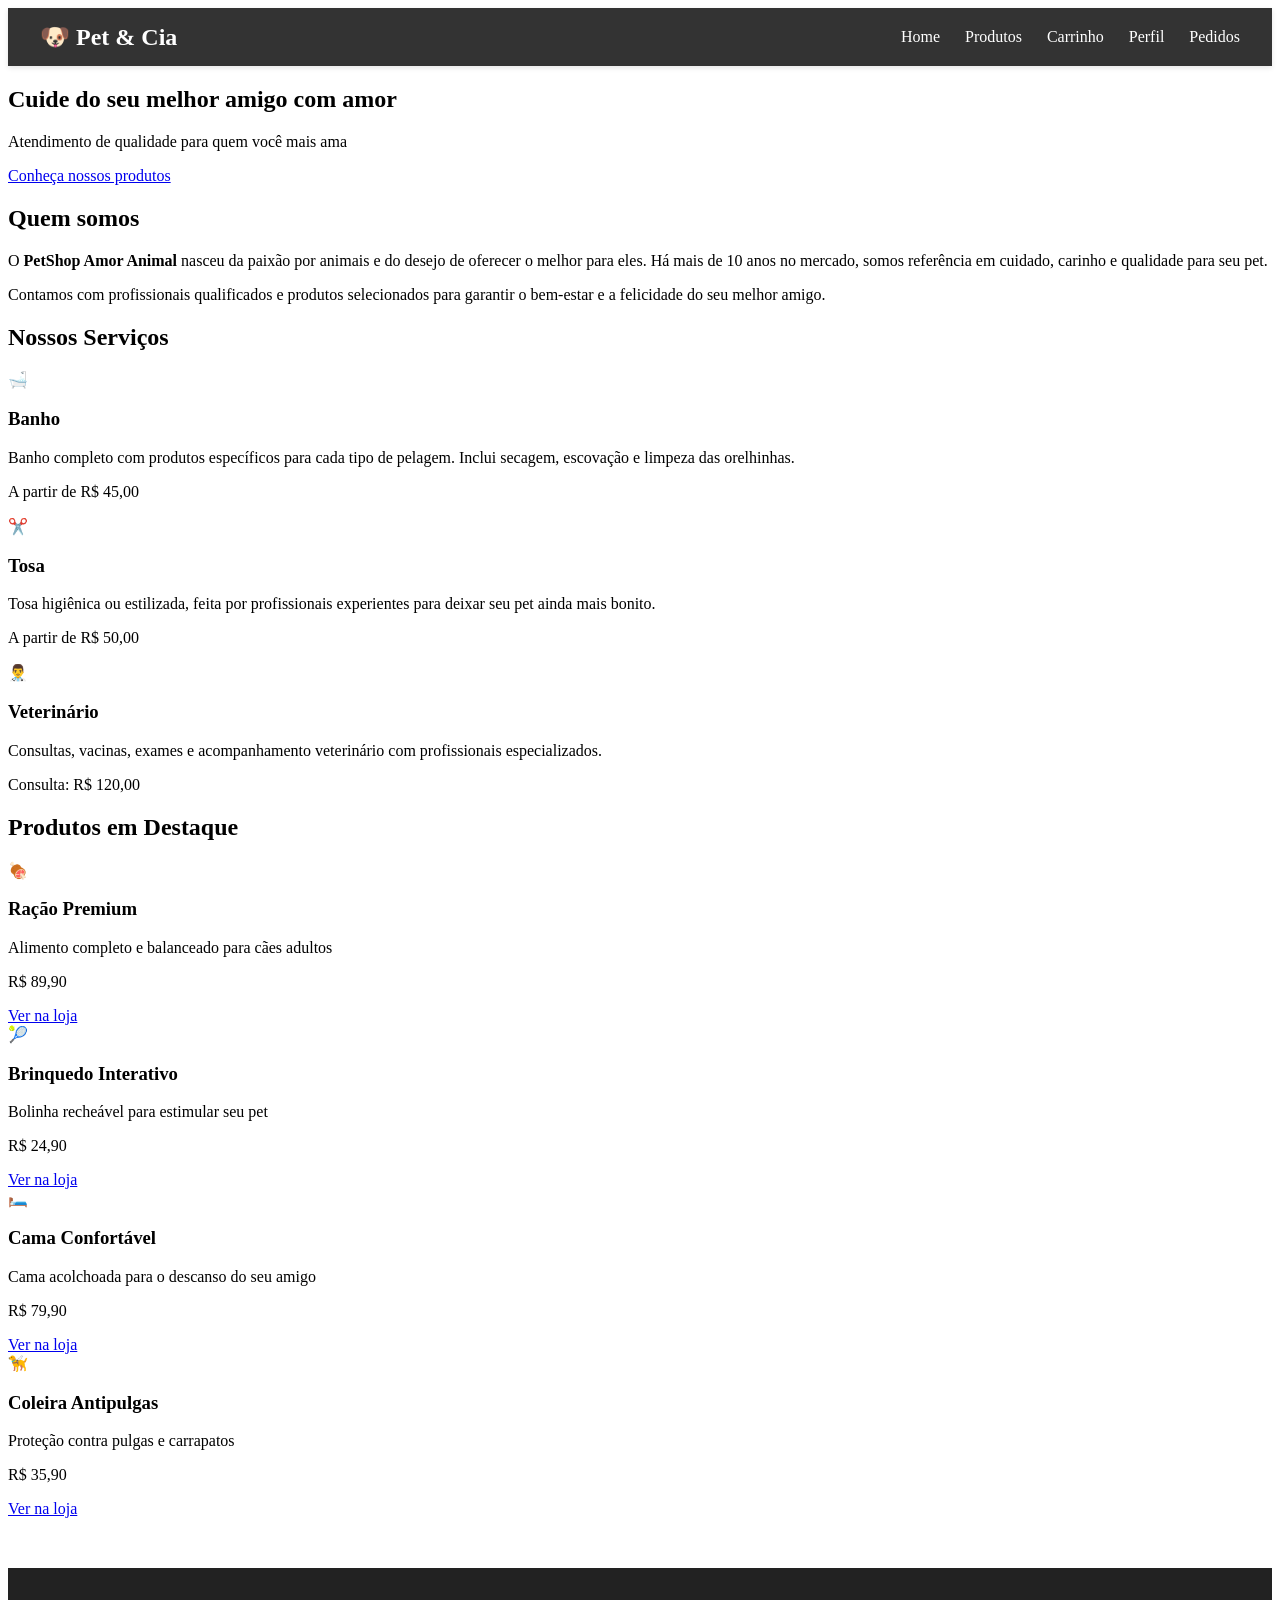
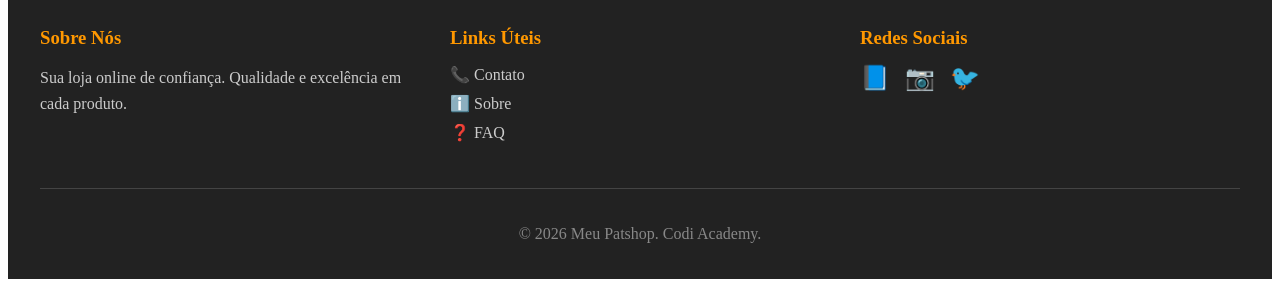
==== index.html @ 684ca04b "Adicionando pagina de Sobre" ====
<!DOCTYPE html>
<html lang="pt-br">

<head>
    <meta charset="UTF-8">
    <meta name="viewport" content="width=device-width, initial-scale=1.0">
    <title>PetShop Amor Animal - Home</title>
    <link rel="stylesheet" href="style.css">
</head>

<body>

    <header style="background-color: #333; color: white; padding: 15px 0; box-shadow: 0 2px 5px rgba(0,0,0,0.1);">
        <div
            style="max-width: 1200px; margin: 0 auto; display: flex; justify-content: space-between; align-items: center; padding: 0 20px;">
            <div style="font-size: 24px; font-weight: bold;">
                🐶 Pet & Cia
            </div>
            <nav>
                <ul style="display: flex; list-style: none; margin: 0; padding: 0; gap: 25px;">
                    <li><a href="index.html"
                            style="color: white; text-decoration: none; font-size: 16px; transition: color 0.3s;">Home</a>
                    </li>
                    <li><a href="produtos/produtos.html"
                            style="color: white; text-decoration: none; font-size: 16px; transition: color 0.3s;">Produtos</a>
                    </li>
                    <li><a href="carrinho/carrinho.html"
                            style="color: white; text-decoration: none; font-size: 16px; transition: color 0.3s;">Carrinho</a>
                    </li>
                    <li><a href="perfil/perfil.html"
                            style="color: white; text-decoration: none; font-size: 16px; transition: color 0.3s;">Perfil</a>
                    </li>
                    <li><a href="pedidos/pedidos.html"
                            style="color: white; text-decoration: none; font-size: 16px; transition: color 0.3s;">Pedidos</a>
                    </li>
                </ul>
            </nav>
        </div>
    </header>
    <main>
        <section class="banner">
            <div class="banner-content">
                <h2>Cuide do seu melhor amigo com amor</h2>
                <p>Atendimento de qualidade para quem você mais ama</p>
                <a href="#" class="btn-destaque">Conheça nossos produtos</a>
            </div>
        </section>

        <section class="apresentacao">
            <div class="container">
                <h2>Quem somos</h2>
                <p>O <strong>PetShop Amor Animal</strong> nasceu da paixão por animais e do desejo de oferecer o melhor
                    para eles. Há mais de 10 anos no mercado, somos referência em cuidado, carinho e qualidade para seu
                    pet.</p>
                <p>Contamos com profissionais qualificados e produtos selecionados para garantir o bem-estar e a
                    felicidade do seu melhor amigo.</p>
            </div>
        </section>

        <section class="servicos">
            <div class="container">
                <h2>Nossos Serviços</h2>
                <div class="cards-servicos">
                    <div class="card-servico">
                        <div class="icone">🛁</div>
                        <h3>Banho</h3>
                        <p>Banho completo com produtos específicos para cada tipo de pelagem. Inclui secagem, escovação
                            e limpeza das orelhinhas.</p>
                        <p class="preco">A partir de R$ 45,00</p>
                    </div>

                    <div class="card-servico">
                        <div class="icone">✂️</div>
                        <h3>Tosa</h3>
                        <p>Tosa higiênica ou estilizada, feita por profissionais experientes para deixar seu pet ainda
                            mais bonito.</p>
                        <p class="preco">A partir de R$ 50,00</p>
                    </div>

                    <div class="card-servico">
                        <div class="icone">👨‍⚕️</div>
                        <h3>Veterinário</h3>
                        <p>Consultas, vacinas, exames e acompanhamento veterinário com profissionais especializados.</p>
                        <p class="preco">Consulta: R$ 120,00</p>
                    </div>
                </div>
            </div>
        </section>

        <section class="produtos-destaque">
            <div class="container">
                <h2>Produtos em Destaque</h2>
                <div class="cards-produtos">
                    <!-- Ração -->
                    <div class="card-produto">
                        <div class="imagem-produto">🍖</div>
                        <h3>Ração Premium</h3>
                        <p>Alimento completo e balanceado para cães adultos</p>
                        <p class="preco-produto">R$ 89,90</p>
                        <a href="#" class="btn-comprar">Ver na loja</a>
                    </div>

                    <div class="card-produto">
                        <div class="imagem-produto">🎾</div>
                        <h3>Brinquedo Interativo</h3>
                        <p>Bolinha recheável para estimular seu pet</p>
                        <p class="preco-produto">R$ 24,90</p>
                        <a href="#" class="btn-comprar">Ver na loja</a>
                    </div>

                    <div class="card-produto">
                        <div class="imagem-produto">🛏️</div>
                        <h3>Cama Confortável</h3>
                        <p>Cama acolchoada para o descanso do seu amigo</p>
                        <p class="preco-produto">R$ 79,90</p>
                        <a href="#" class="btn-comprar">Ver na loja</a>
                    </div>

                    <div class="card-produto">
                        <div class="imagem-produto">🦮</div>
                        <h3>Coleira Antipulgas</h3>
                        <p>Proteção contra pulgas e carrapatos</p>
                        <p class="preco-produto">R$ 35,90</p>
                        <a href="#" class="btn-comprar">Ver na loja</a>
                    </div>
                </div>
            </div>
        </section>
    </main>

    <footer style="background-color: #222; color: #fff; padding: 40px 0 20px 0; margin-top: 50px;">
        <div style="max-width: 1200px; margin: 0 auto; padding: 0 20px;">
            <div
                style="display: grid; grid-template-columns: repeat(auto-fit, minmax(250px, 1fr)); gap: 30px; margin-bottom: 30px;">

                <div>
                    <h3 style="color: #ff9800; margin-bottom: 15px;">Sobre Nós</h3>
                    <p style="line-height: 1.6; color: #ccc;">Sua loja online de confiança. Qualidade e excelência em
                        cada produto.</p>
                </div>

                <div>
                    <h3 style="color: #ff9800; margin-bottom: 15px;">Links Úteis</h3>
                    <ul style="list-style: none; padding: 0;">
                        <li style="margin-bottom: 10px;"><a href="contato/contato.html"
                                style="color: #ccc; text-decoration: none; transition: color 0.3s;">📞 Contato</a></li>
                        <li style="margin-bottom: 10px;"><a href="pages/sobre/sobre.html"
                                style="color: #ccc; text-decoration: none; transition: color 0.3s;">ℹ️ Sobre</a></li>
                        <li style="margin-bottom: 10px;"><a href="faq/faq.html"
                                style="color: #ccc; text-decoration: none; transition: color 0.3s;">❓ FAQ</a></li>
                    </ul>
                </div>

                <div>
                    <h3 style="color: #ff9800; margin-bottom: 15px;">Redes Sociais</h3>
                    <div style="display: flex; gap: 15px;">
                        <a href="#" style="color: #ccc; text-decoration: none; font-size: 24px;">📘</a>
                        <a href="#" style="color: #ccc; text-decoration: none; font-size: 24px;">📷</a>
                        <a href="#" style="color: #ccc; text-decoration: none; font-size: 24px;">🐦</a>
                    </div>
                </div>
            </div>

            <div style="text-align: center; padding-top: 20px; border-top: 1px solid #444; margin-top: 20px;">
                <p style="color: #888;">&copy; 2026 Meu Patshop. Codi Academy.</p>
            </div>
        </div>
    </footer>

</body>

</html>
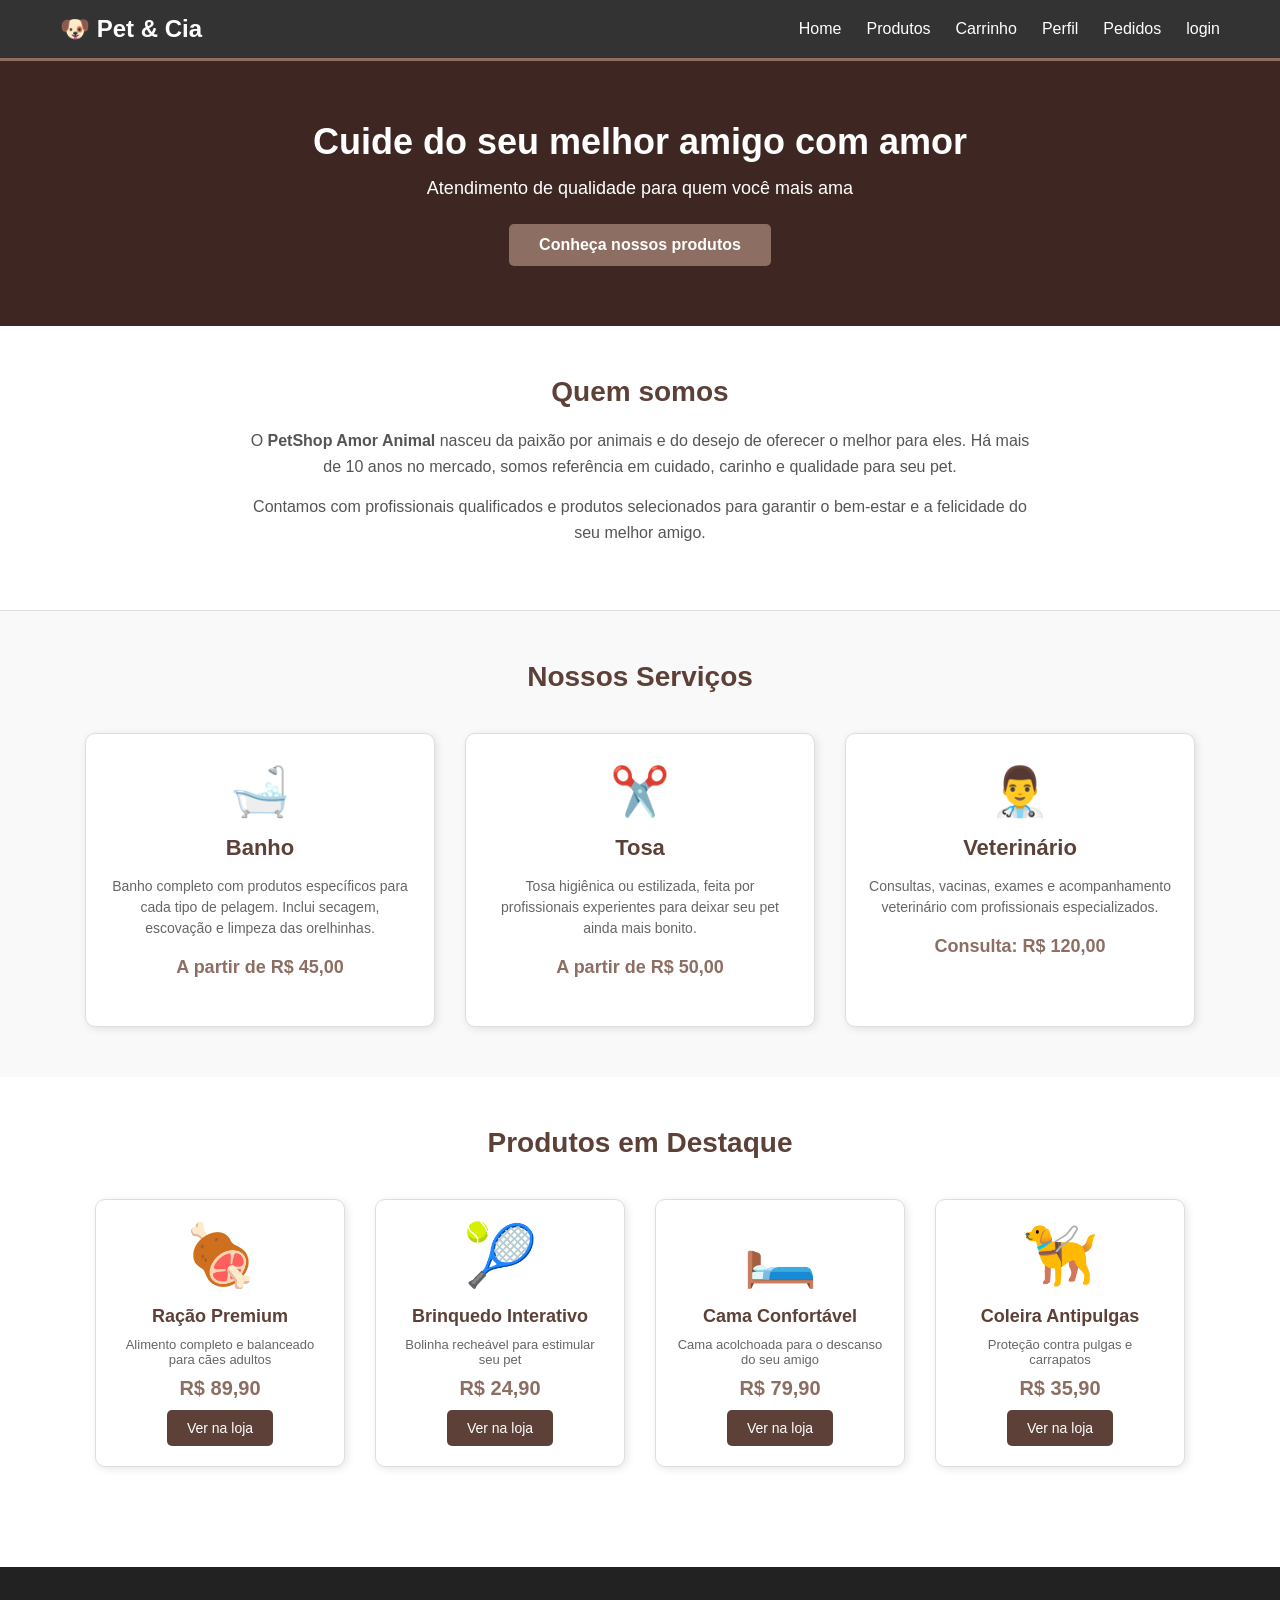
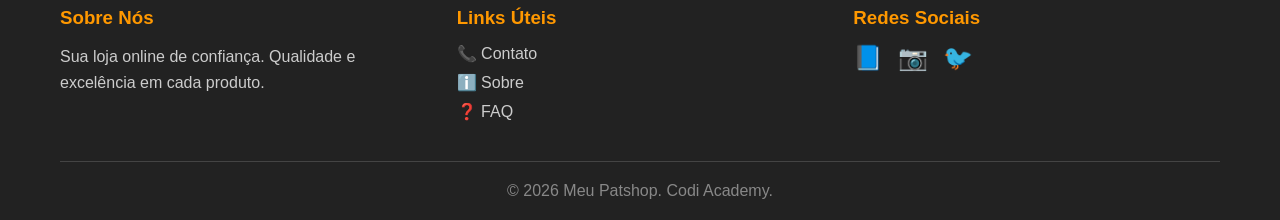
==== commit 2c90d14a: "Merge pull request #10 from gabrieljorda/main alteraçoes em todas as páginas" ====
--- a/index.html
+++ b/index.html
@@ -21,17 +21,20 @@
                     <li><a href="index.html"
                             style="color: white; text-decoration: none; font-size: 16px; transition: color 0.3s;">Home</a>
                     </li>
-                    <li><a href="produtos/produtos.html"
+                    <li><a href="pages/Produtos/produtos.html"
                             style="color: white; text-decoration: none; font-size: 16px; transition: color 0.3s;">Produtos</a>
                     </li>
-                    <li><a href="carrinho/carrinho.html"
+                    <li><a href="pages/carrinho/carrinho.html"
                             style="color: white; text-decoration: none; font-size: 16px; transition: color 0.3s;">Carrinho</a>
                     </li>
-                    <li><a href="perfil/perfil.html"
+                    <li><a href="pages/perfil/perfil.html"
                             style="color: white; text-decoration: none; font-size: 16px; transition: color 0.3s;">Perfil</a>
                     </li>
-                    <li><a href="pedidos/pedidos.html"
+                    <li><a href="pages/pedidos/pedidos.html"
                             style="color: white; text-decoration: none; font-size: 16px; transition: color 0.3s;">Pedidos</a>
+                    </li>
+                    <li><a href="pages/login/login.html"
+                            style="color: white; text-decoration: none; font-size: 16px; transition: color 0.3s;">login</a>
                     </li>
                 </ul>
             </nav>
@@ -142,11 +145,11 @@
                 <div>
                     <h3 style="color: #ff9800; margin-bottom: 15px;">Links Úteis</h3>
                     <ul style="list-style: none; padding: 0;">
-                        <li style="margin-bottom: 10px;"><a href="contato/contato.html"
+                        <li style="margin-bottom: 10px;"><a href="pages/contato/contato.html"
                                 style="color: #ccc; text-decoration: none; transition: color 0.3s;">📞 Contato</a></li>
                         <li style="margin-bottom: 10px;"><a href="pages/sobre/sobre.html"
                                 style="color: #ccc; text-decoration: none; transition: color 0.3s;">ℹ️ Sobre</a></li>
-                        <li style="margin-bottom: 10px;"><a href="faq/faq.html"
+                        <li style="margin-bottom: 10px;"><a href="pages/faq/faq.html"
                                 style="color: #ccc; text-decoration: none; transition: color 0.3s;">❓ FAQ</a></li>
                     </ul>
                 </div>
--- a/style.css
+++ b/style.css
@@ -0,0 +1,194 @@
+* {
+    margin: 0;
+    padding: 0;
+    box-sizing: border-box;
+}
+
+body {
+    font-family: Arial, Helvetica, sans-serif;
+    background-color: white;
+    color: #333;
+}
+header {
+    background-color: #5D4037; /* Marrom escuro */
+    color: white;
+    padding: 15px 0;
+    border-bottom: 3px solid #8D6E63; /* Marrom claro */
+}
+
+
+.banner {
+    background-color: #3E2723; /* Marrom mais escuro */
+    color: white;
+    text-align: center;
+    padding: 60px 20px;
+}
+
+.banner-content h2 {
+    font-size: 36px;
+    margin-bottom: 15px;
+}
+
+.banner-content p {
+    font-size: 18px;
+    margin-bottom: 25px;
+}
+
+.btn-destaque {
+    display: inline-block;
+    background-color: #8D6E63; /* Marrom claro */
+    color: white;
+    text-decoration: none;
+    padding: 12px 30px;
+    border-radius: 5px;
+    font-weight: bold;
+}
+
+.btn-destaque:hover {
+    background-color: #5D4037;
+}
+.apresentacao {
+    background-color: white;
+    padding: 50px 20px;
+    text-align: center;
+    border-bottom: 1px solid #ddd;
+}
+
+.container {
+    max-width: 1200px;
+    margin: 0 auto;
+}
+
+.apresentacao h2 {
+    color: #5D4037;
+    font-size: 28px;
+    margin-bottom: 20px;
+}
+
+.apresentacao p {
+    color: #555;
+    font-size: 16px;
+    line-height: 1.6;
+    max-width: 800px;
+    margin: 0 auto 15px auto;
+}
+
+.servicos {
+    background-color: #f9f9f9;
+    padding: 50px 20px;
+}
+
+.servicos h2 {
+    text-align: center;
+    color: #5D4037;
+    font-size: 28px;
+    margin-bottom: 40px;
+}
+
+.cards-servicos {
+    display: flex;
+    gap: 30px;
+    justify-content: center;
+}
+
+.card-servico {
+    background-color: white;
+    border: 1px solid #ddd;
+    border-radius: 10px;
+    padding: 30px 20px;
+    text-align: center;
+    width: 100%;
+    max-width: 350px;
+    box-shadow: 2px 2px 8px rgba(0,0,0,0.1);
+}
+
+.card-servico .icone {
+    font-size: 48px;
+    margin-bottom: 15px;
+}
+
+.card-servico h3 {
+    color: #5D4037;
+    font-size: 22px;
+    margin-bottom: 15px;
+}
+
+.card-servico p {
+    color: #666;
+    font-size: 14px;
+    line-height: 1.5;
+    margin-bottom: 15px;
+}
+
+.card-servico .preco {
+    color: #8D6E63;
+    font-weight: bold;
+    font-size: 18px;
+}
+.produtos-destaque {
+    background-color: white;
+    padding: 50px 20px;
+}
+
+.produtos-destaque h2 {
+    text-align: center;
+    color: #5D4037;
+    font-size: 28px;
+    margin-bottom: 40px;
+}
+
+.cards-produtos {
+    display: flex;
+    gap: 30px;
+    justify-content: center;
+    flex-wrap: wrap;
+}
+
+.card-produto {
+    background-color: white;
+    border: 1px solid #ddd;
+    border-radius: 10px;
+    padding: 20px;
+    text-align: center;
+    width: 250px;
+    box-shadow: 2px 2px 8px rgba(0,0,0,0.1);
+}
+
+.card-produto .imagem-produto {
+    font-size: 60px;
+    margin-bottom: 15px;
+}
+
+.card-produto h3 {
+    color: #5D4037;
+    font-size: 18px;
+    margin-bottom: 10px;
+}
+
+.card-produto p {
+    color: #666;
+    font-size: 13px;
+    margin-bottom: 10px;
+}
+
+.card-produto .preco-produto {
+    color: #8D6E63;
+    font-weight: bold;
+    font-size: 20px;
+    margin: 10px 0;
+}
+
+.btn-comprar {
+    display: inline-block;
+    background-color: #5D4037;
+    color: white;
+    text-decoration: none;
+    padding: 10px 20px;
+    border-radius: 5px;
+    font-size: 14px;
+}
+
+.btn-comprar:hover {
+    background-color: #8D6E63;
+}
+
